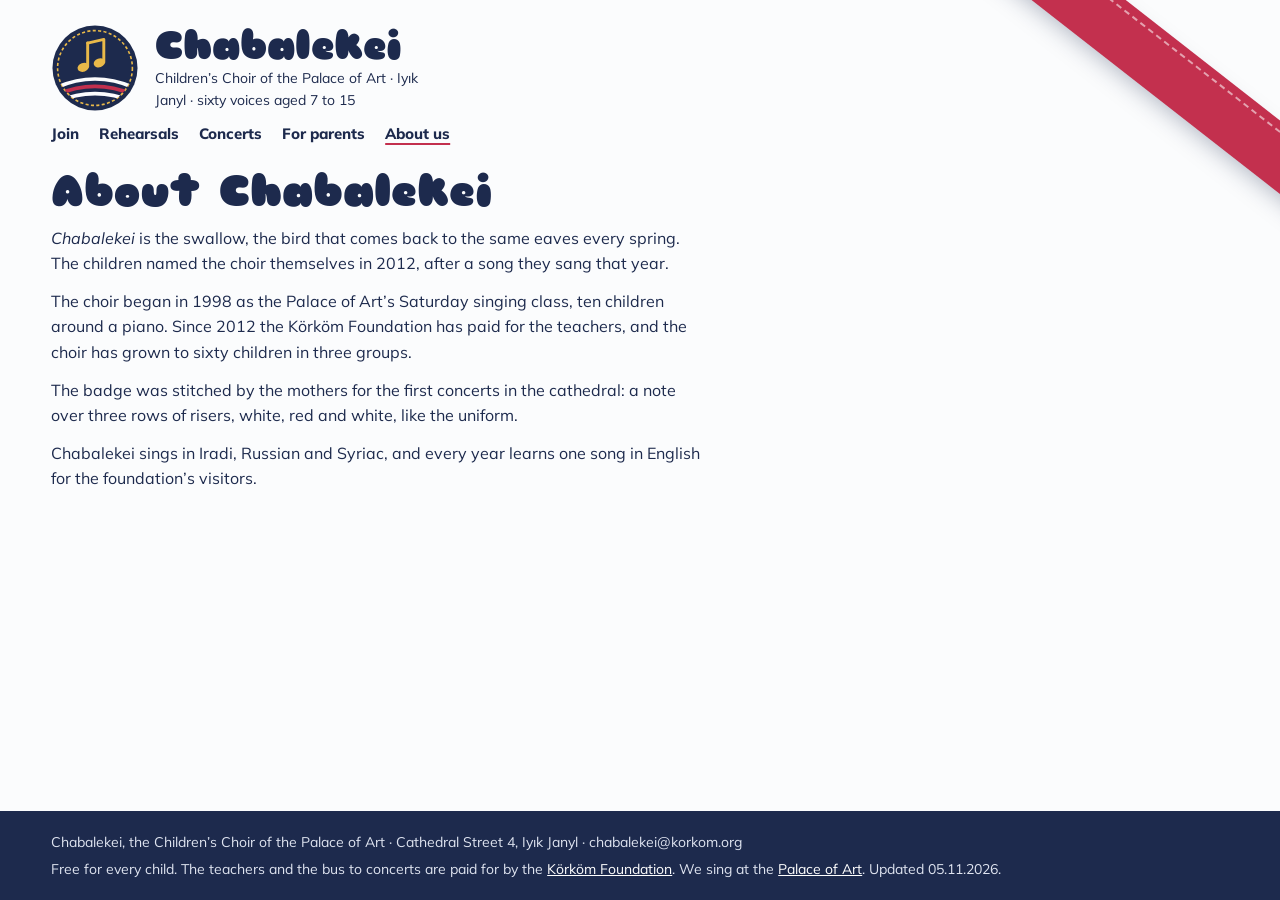
==== about.html @ a18ac277 "Initial mirror import" ====
<!DOCTYPE html>
<html lang="en">
<head>
<meta charset="utf-8">
<meta name="viewport" content="width=device-width, initial-scale=1">
<title>About Chabalekei - children&#x27;s choir of the Palace of Art</title>
<meta name="description" content="Chabalekei, the swallow: the children&#x27;s choir of the Palace of Art since 1998.">
<link rel="canonical" href="https://chabalekei.korkom.org/about.html">
<meta property="og:type" content="website">
<meta property="og:title" content="About Chabalekei - children&#x27;s choir of the Palace of Art">
<meta property="og:description" content="Chabalekei, the swallow: the children&#x27;s choir of the Palace of Art since 1998.">
<meta property="og:url" content="https://chabalekei.korkom.org/about.html">
<meta property="og:image" content="https://chabalekei.korkom.org/img/og-image.jpg">
<meta name="twitter:card" content="summary_large_image">
<link rel="icon" href="favicon.svg" type="image/svg+xml">
<link rel="preconnect" href="https://fonts.googleapis.com">
<link href="https://fonts.googleapis.com/css2?family=Sniglet:wght@400;800&family=Mulish:wght@400;700;800&display=swap" rel="stylesheet">
<link rel="stylesheet" href="css/site.css">
</head>
<body><div class="ch"><main><div class="sash" aria-hidden="true"></div><a class="hd" href="index.html"><svg class="patch" aria-hidden="true" viewBox="0 0 120 120" xmlns="http://www.w3.org/2000/svg"><circle cx="60" cy="60" r="58" fill="#1d2a4d"/>
<circle cx="60" cy="60" r="51" fill="none" stroke="#e9b949" stroke-width="2.2" stroke-dasharray="4.2 3.2"/>
<path d="M50 26 V58" stroke="#e9b949" stroke-width="4" stroke-linecap="round"/><path d="M50 26 L72 21 V52" stroke="#e9b949" stroke-width="4" fill="none" stroke-linejoin="round" stroke-linecap="round"/>
<ellipse cx="44" cy="59" rx="8" ry="6" transform="rotate(-20 44 59)" fill="#e9b949"/><ellipse cx="66" cy="53" rx="8" ry="6" transform="rotate(-20 66 53)" fill="#e9b949"/>
<clipPath id="chring"><circle cx="60" cy="60" r="51"/></clipPath><g clip-path="url(#chring)" fill="none" stroke-width="5"><path d="M0 90 Q60 60 120 90" stroke="#fbfcfd"/><path d="M0 100 Q60 70 120 100" stroke="#c3304e"/><path d="M0 110 Q60 80 120 110" stroke="#fbfcfd"/></g></svg><div><b>Chabalekei</b><small>Children’s Choir of the Palace of Art · Iyık Janyl · sixty voices aged 7 to 15</small></div></a><nav aria-label="Choir"><a href="index.html">Join</a><a href="rehearsals.html">Rehearsals</a><a href="concerts.html">Concerts</a><a href="parents.html">For parents</a><a href="about.html" aria-current=page>About us</a></nav><div class="col"><h1 class="big">About Chabalekei</h1>
<p><i>Chabalekei</i> is the swallow, the bird that comes back to the same eaves every spring. The children named the choir themselves in 2012, after a song they sang that year.</p>
<p>The choir began in 1998 as the Palace of Art’s Saturday singing class, ten children around a piano. Since 2012 the Körköm Foundation has paid for the teachers, and the choir has grown to sixty children in three groups.</p>
<p>The badge was stitched by the mothers for the first concerts in the cathedral: a note over three rows of risers, white, red and white, like the uniform.</p>
<p>Chabalekei sings in Iradi, Russian and Syriac, and every year learns one song in English for the foundation’s visitors.</p></div></main><footer><span>Chabalekei, the Children’s Choir of the Palace of Art · Cathedral Street 4, Iyık Janyl · chabalekei@korkom.org</span><span>Free for every child. The teachers and the bus to concerts are paid for by the <a href="https://korkom.org/">Körköm Foundation</a>. We sing at the <a href="https://palace.korkom.org/">Palace of Art</a>. Updated 05.11.2026.</span></footer></div></body>
</html>
---- css/site.css ----
*,*::before,*::after{box-sizing:border-box}html{-webkit-text-size-adjust:100%}body{margin:0}
img{max-width:100%;height:auto;display:block}a{color:inherit}
.sr{position:absolute;width:1px;height:1px;overflow:hidden;clip:rect(0 0 0 0);white-space:nowrap}
.ico{width:1em;height:1em;vertical-align:-.12em;fill:currentColor}
a:focus-visible,button:focus-visible,input:focus-visible,select:focus-visible,textarea:focus-visible{outline:2px solid currentColor;outline-offset:2px}

.ch{--shirt:#fbfcfd;--scarf:#c3304e;--navy:#1d2a4d;--thread:#e9b949;--step:#eef1f7;background:var(--shirt);color:var(--navy);font:16px/1.6 'Mulish',sans-serif;position:relative;overflow:hidden;min-height:100vh;display:flex;flex-direction:column}
.ch ::selection{background:#f6c9d3}
.ch main{flex:1;position:relative}
.ch .sash{position:absolute;top:58px;right:-170px;width:520px;height:58px;background:var(--scarf);transform:rotate(38deg);box-shadow:0 10px 24px -8px rgba(29,42,77,.35)}
@media (max-width:640px){.ch .sash{top:-6px;right:-200px;width:360px;height:40px}}
.ch .sash::after{content:"";position:absolute;left:0;right:0;top:8px;border-top:2px dashed rgba(255,255,255,.55)}
.ch .hd{position:relative;display:flex;gap:16px;align-items:center;padding:24px max(16px,4%) 12px;text-decoration:none;color:var(--navy);max-width:760px}
.ch .patch{flex:none;width:88px;height:88px}
.ch .hd b{font:800 clamp(28px,4.4vw,40px)/1.05 'Sniglet',sans-serif;display:block}
.ch .hd small{font-size:14px;display:block;max-width:36ch}
.ch nav{position:relative;display:flex;flex-wrap:wrap;gap:4px 20px;padding:0 max(16px,4%) 20px;font:800 15px 'Mulish',sans-serif;max-width:80%}
.ch nav a{color:var(--navy);text-underline-offset:4px;text-decoration-thickness:2px;text-decoration-color:transparent}
.ch nav a:hover,.ch nav a[aria-current]{text-decoration-color:var(--scarf)}
.ch .risers{position:relative;padding:4px max(16px,4%) 0;max-width:980px}
.ch h1,.ch h2.s{font:800 24px/1.15 'Sniglet',sans-serif;margin:0 0 8px;color:var(--scarf);text-wrap:balance}
.ch h1.big{font-size:clamp(30px,5vw,44px);color:var(--navy)}
.ch .tier{display:grid;grid-template-columns:minmax(0,1fr) auto auto;align-items:center;gap:6px 14px;border-top:6px solid var(--navy);padding:11px 14px;background:var(--step)}
@media (max-width:560px){.ch .tier{grid-template-columns:minmax(0,1fr) auto}.ch .tier .left{grid-column:1/-1}}
.ch .tier+.tier{margin-inline:4% 0}
.ch .tier+.tier+.tier{margin-inline:8% 0}
.ch .tier b{font:800 18px 'Sniglet',sans-serif}
.ch .tier span{font-size:14px;font-variant-numeric:tabular-nums}
.ch .tier .left{font-weight:800;font-size:13px;color:var(--scarf)}
.ch .tier .left.full{color:#5d6680}
.ch .join{position:relative;margin:20px max(16px,4%) 0;border:3px solid var(--navy);padding:16px;display:grid;align-items:start;grid-template-columns:minmax(0,1fr) minmax(0,1.2fr);gap:18px;background:#fff;max-width:980px}
@media (max-width:640px){.ch .join{grid-template-columns:minmax(0,1fr)}}
.ch .join h2{font:800 22px/1.1 'Sniglet',sans-serif;margin:0 0 8px;text-wrap:balance}
.ch .join p{margin:0}
.ch .join form{display:grid;gap:10px}
.ch .join label{display:grid;gap:3px;font-weight:800;font-size:13px}
.ch .join input,.ch .join select{font:15px 'Mulish',sans-serif;padding:8px 10px;border:2px solid var(--navy);background:var(--shirt);color:var(--navy)}
.ch .join input:focus,.ch .join select:focus{outline:3px solid var(--thread);outline-offset:0}
.ch .join button{font:800 16px 'Sniglet',sans-serif;background:var(--scarf);color:#fff;border:0;padding:11px;cursor:pointer}
.ch .join button:hover{background:#a62640}
.ch .msg{font-weight:800;margin:0;min-height:1.5em}
.ch .msg:empty{display:none}.ch .msg.err{color:#a62640}.ch .msg.ok{color:#1f6b45}
.ch .low{padding:18px max(16px,4%) 26px;font-size:15px;max-width:980px}
.ch .col{position:relative;padding:4px max(16px,4%) 30px;max-width:760px}
.ch .col h2{font:800 22px/1.2 'Sniglet',sans-serif;margin:26px 0 6px}
.ch .col p{margin:0 0 12px}
.ch .col ul{padding-left:20px;margin:0 0 12px}.ch .col li{margin-bottom:6px}
.ch .gig{display:grid;grid-template-columns:86px minmax(0,1fr);gap:14px;border-top:6px solid var(--navy);background:var(--step);padding:12px 14px;margin-bottom:10px}
.ch .gig .d{font:800 30px/1 'Sniglet',sans-serif;color:var(--scarf)}
.ch .gig .d small{display:block;font:800 12px 'Mulish',sans-serif;color:var(--navy);margin-top:4px;text-transform:uppercase;letter-spacing:.06em}
.ch .gig b{font:800 18px 'Sniglet',sans-serif;display:block}
.ch .gig span{font-size:14px}
.ch footer{position:relative;background:var(--navy);color:#dfe4f0;padding:20px max(16px,4%);font-size:14px;display:grid;gap:4px;margin-top:20px}
.ch footer a{color:#fff}
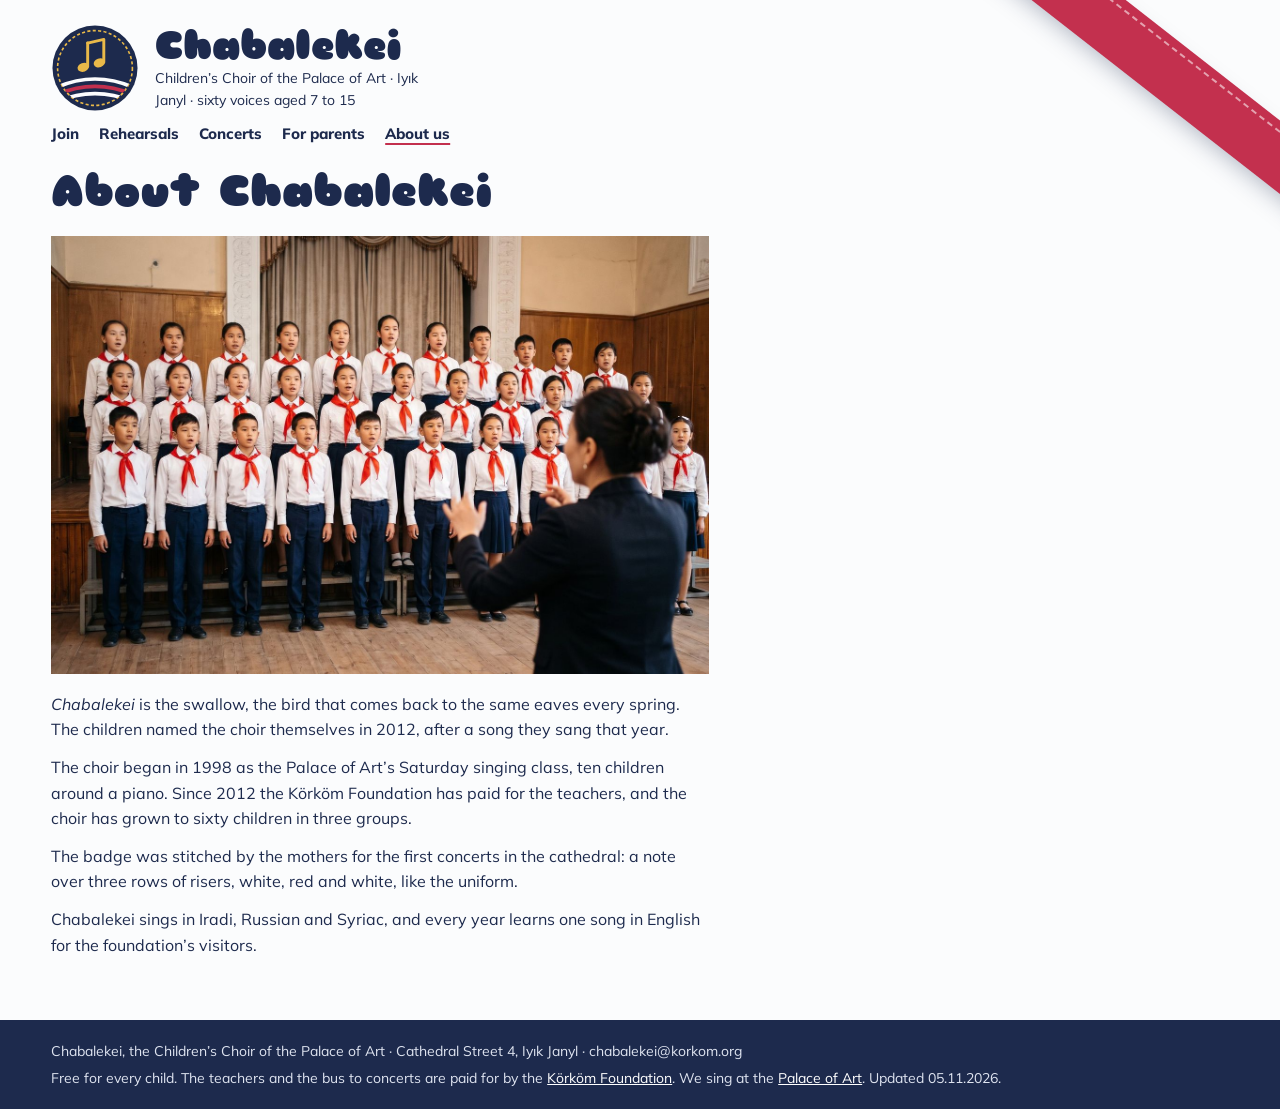
==== commit 3a2ce530: "Mirror sync" ====
--- a/about.html
+++ b/about.html
@@ -22,6 +22,7 @@
 <path d="M50 26 V58" stroke="#e9b949" stroke-width="4" stroke-linecap="round"/><path d="M50 26 L72 21 V52" stroke="#e9b949" stroke-width="4" fill="none" stroke-linejoin="round" stroke-linecap="round"/>
 <ellipse cx="44" cy="59" rx="8" ry="6" transform="rotate(-20 44 59)" fill="#e9b949"/><ellipse cx="66" cy="53" rx="8" ry="6" transform="rotate(-20 66 53)" fill="#e9b949"/>
 <clipPath id="chring"><circle cx="60" cy="60" r="51"/></clipPath><g clip-path="url(#chring)" fill="none" stroke-width="5"><path d="M0 90 Q60 60 120 90" stroke="#fbfcfd"/><path d="M0 100 Q60 70 120 100" stroke="#c3304e"/><path d="M0 110 Q60 80 120 110" stroke="#fbfcfd"/></g></svg><div><b>Chabalekei</b><small>Children’s Choir of the Palace of Art · Iyık Janyl · sixty voices aged 7 to 15</small></div></a><nav aria-label="Choir"><a href="index.html">Join</a><a href="rehearsals.html">Rehearsals</a><a href="concerts.html">Concerts</a><a href="parents.html">For parents</a><a href="about.html" aria-current=page>About us</a></nav><div class="col"><h1 class="big">About Chabalekei</h1>
+<figure style="margin:18px 0;"><img src="img/chabalekei-choir.jpg" alt="The children's choir on the risers, singing" style="width:100%;height:auto;display:block"></figure>
 <p><i>Chabalekei</i> is the swallow, the bird that comes back to the same eaves every spring. The children named the choir themselves in 2012, after a song they sang that year.</p>
 <p>The choir began in 1998 as the Palace of Art’s Saturday singing class, ten children around a piano. Since 2012 the Körköm Foundation has paid for the teachers, and the choir has grown to sixty children in three groups.</p>
 <p>The badge was stitched by the mothers for the first concerts in the cathedral: a note over three rows of risers, white, red and white, like the uniform.</p>
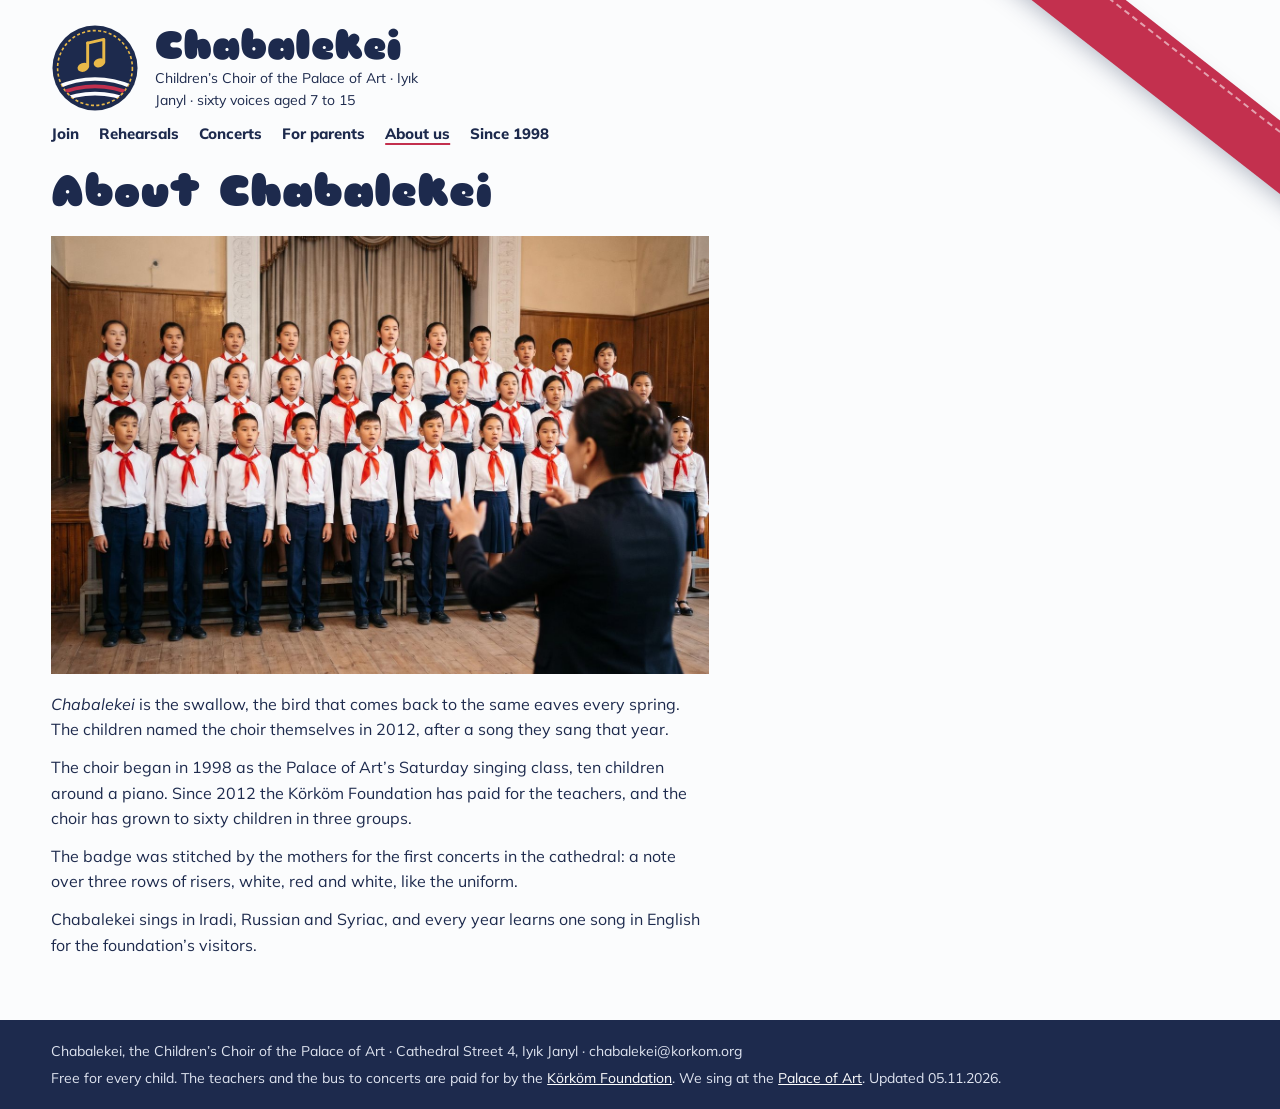
==== commit cf0449be: "Add archive, people, visitor, press and vacancy pages" ====
--- a/about.html
+++ b/about.html
@@ -21,7 +21,7 @@
 <circle cx="60" cy="60" r="51" fill="none" stroke="#e9b949" stroke-width="2.2" stroke-dasharray="4.2 3.2"/>
 <path d="M50 26 V58" stroke="#e9b949" stroke-width="4" stroke-linecap="round"/><path d="M50 26 L72 21 V52" stroke="#e9b949" stroke-width="4" fill="none" stroke-linejoin="round" stroke-linecap="round"/>
 <ellipse cx="44" cy="59" rx="8" ry="6" transform="rotate(-20 44 59)" fill="#e9b949"/><ellipse cx="66" cy="53" rx="8" ry="6" transform="rotate(-20 66 53)" fill="#e9b949"/>
-<clipPath id="chring"><circle cx="60" cy="60" r="51"/></clipPath><g clip-path="url(#chring)" fill="none" stroke-width="5"><path d="M0 90 Q60 60 120 90" stroke="#fbfcfd"/><path d="M0 100 Q60 70 120 100" stroke="#c3304e"/><path d="M0 110 Q60 80 120 110" stroke="#fbfcfd"/></g></svg><div><b>Chabalekei</b><small>Children’s Choir of the Palace of Art · Iyık Janyl · sixty voices aged 7 to 15</small></div></a><nav aria-label="Choir"><a href="index.html">Join</a><a href="rehearsals.html">Rehearsals</a><a href="concerts.html">Concerts</a><a href="parents.html">For parents</a><a href="about.html" aria-current=page>About us</a></nav><div class="col"><h1 class="big">About Chabalekei</h1>
+<clipPath id="chring"><circle cx="60" cy="60" r="51"/></clipPath><g clip-path="url(#chring)" fill="none" stroke-width="5"><path d="M0 90 Q60 60 120 90" stroke="#fbfcfd"/><path d="M0 100 Q60 70 120 100" stroke="#c3304e"/><path d="M0 110 Q60 80 120 110" stroke="#fbfcfd"/></g></svg><div><b>Chabalekei</b><small>Children’s Choir of the Palace of Art · Iyık Janyl · sixty voices aged 7 to 15</small></div></a><nav aria-label="Choir"><a href="index.html">Join</a><a href="rehearsals.html">Rehearsals</a><a href="concerts.html">Concerts</a><a href="parents.html">For parents</a><a href="about.html" aria-current=page>About us</a><a href="archive.html">Since 1998</a></nav><div class="col"><h1 class="big">About Chabalekei</h1>
 <figure style="margin:18px 0;"><img src="img/chabalekei-choir.jpg" alt="The children's choir on the risers, singing" style="width:100%;height:auto;display:block"></figure>
 <p><i>Chabalekei</i> is the swallow, the bird that comes back to the same eaves every spring. The children named the choir themselves in 2012, after a song they sang that year.</p>
 <p>The choir began in 1998 as the Palace of Art’s Saturday singing class, ten children around a piano. Since 2012 the Körköm Foundation has paid for the teachers, and the choir has grown to sixty children in three groups.</p>
